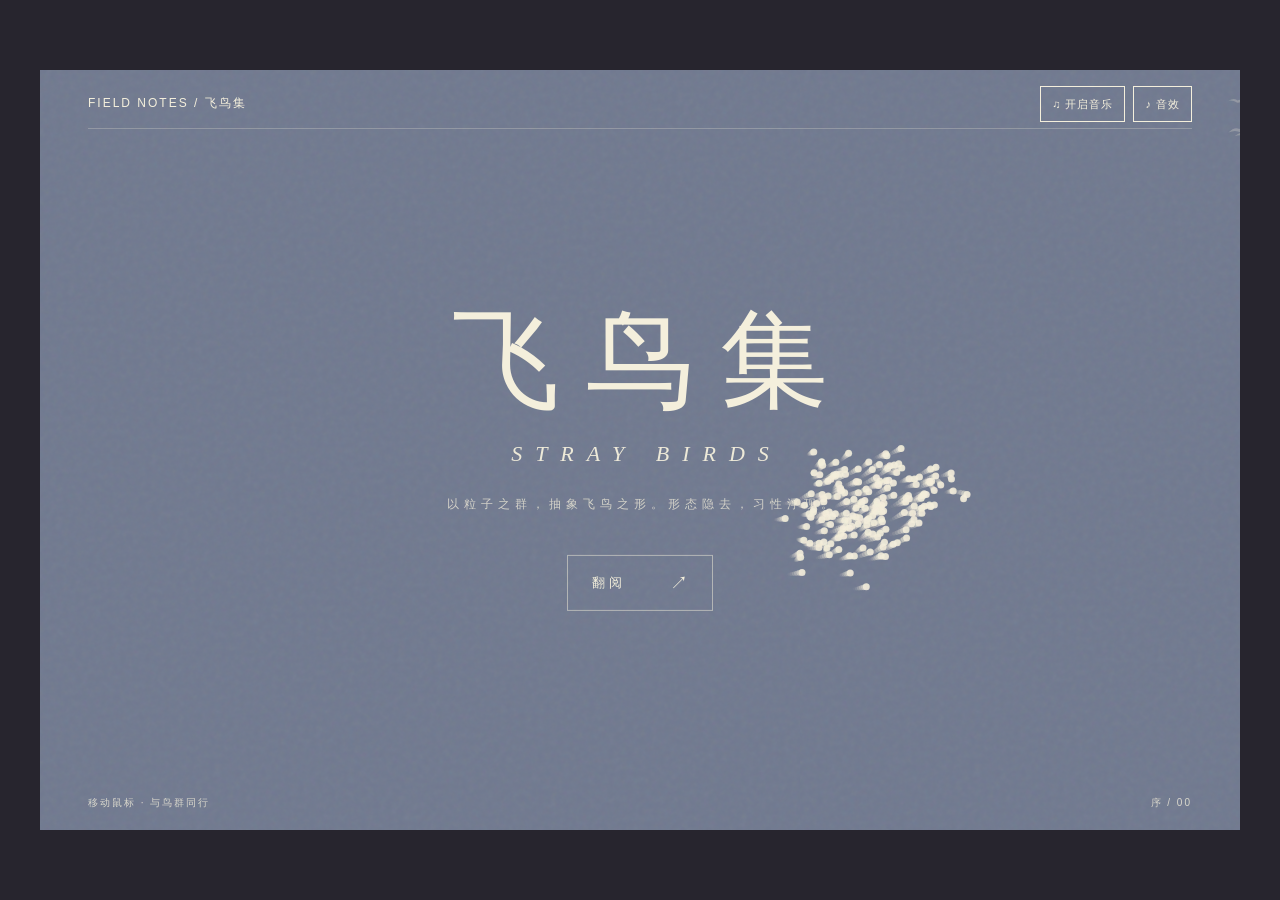
==== index.html @ 09dd5db3 "Make particle speed truly frame-rate independent The tick clamped the frame delta to a minimum of 8m" ====
<!DOCTYPE html>
<!-- saved from url=(0059)https://bird-book-editor-1025.lijiaxuan020128.chatgpt.site/ -->
<html lang="zh-CN"><head>
<meta charset="utf-8">
<style>html.birdBoot,html.birdBoot body{background:#27252e!important}html.birdBoot body>*{visibility:hidden!important}html.birdBoot .birdBootError,html.birdBoot .birdBootError *{visibility:visible!important}.birdBootError{position:fixed;inset:0;display:grid;place-items:center;z-index:2147483647;background:#27252e}.birdBootError button{color:#f4efdc;background:transparent;border:1px solid #77717f;padding:12px 24px}</style>
<script>document.documentElement.classList.add('birdBoot');</script>

<script src="assets/cover-entry.js?v=clickfix3"></script><meta http-equiv="Content-Type" content="text/html; charset=UTF-8"><meta name="viewport" content="width=device-width,initial-scale=1"><title>飞鸟集</title><style>
:root{--corner:0px}*{box-sizing:border-box}body{margin:0;background:#eae9e2;color:#293b34;font:14px Arial,"Microsoft Yahei",sans-serif}button,input,select{font:inherit}button{cursor:pointer;border:1px solid #c9cec6;background:#fffef9;color:#34483c;padding:10px 14px;border-radius:var(--corner)}button:hover{background:#e8eee4}button:disabled{opacity:.4;cursor:default}.primary{background:#334e40;color:white}.top{height:84px;display:flex;align-items:center;justify-content:space-between;padding:0 28px;background:#f9f8f3;border-bottom:1px solid #d4d8ce}.brand{font:25px Georgia,serif;letter-spacing:5px}.sub{font-size:11px;letter-spacing:2px;color:#7d877a;margin-top:7px}.actions{display:flex;gap:8px}.layout{display:grid;grid-template-columns:190px 1fr 265px;min-height:calc(100vh - 84px)}aside{background:#f5f4ee;padding:24px 16px;border-right:1px solid #d4d8ce}aside.right{border-left:1px solid #d4d8ce;border-right:0}h3{font-size:12px;letter-spacing:2px;margin:0 0 18px;color:#7a8578}.pages button{display:block;width:100%;text-align:left;margin:8px 0}.pages .active{border-color:#526c55;background:#e5eade}.pageRow{display:flex;gap:4px;margin-top:14px}.pageRow button{padding:8px}.work{padding:28px;min-width:0}.workhead{display:flex;justify-content:space-between;margin-bottom:20px;color:#778072;font-size:12px}.frame{width:100%;box-shadow:0 12px 36px #25332212;background:#faf9f2;overflow:hidden}.canvas{width:1200px;height:760px;position:relative;transform-origin:top left;background:radial-gradient(ellipse at 80% 10%,#fffefb,#f7f5eb);overflow:hidden}.head{position:absolute;top:48px;left:58px;right:58px;display:flex;justify-content:space-between;border-bottom:1px solid #cbd0c1;padding-bottom:24px;pointer-events:none}.title{font:32px Georgia,serif;letter-spacing:8px}.caption{font-size:12px;letter-spacing:3px;color:#87907f;padding-top:10px}.folio{position:absolute;bottom:28px;width:100%;text-align:center;font:13px Georgia;color:#7d8878;letter-spacing:4px}.empty{position:absolute;inset:240px 120px 180px;text-align:center;color:#919b8b;line-height:2.2}.empty strong{font:27px Georgia,serif;display:block;color:#697c65;margin:20px}.empty svg{width:80px;height:55px;stroke:#8b9a80;fill:none;stroke-width:1.2}.item{position:absolute;touch-action:none;cursor:grab;user-select:none}.item img{width:100%;height:100%;object-fit:contain;pointer-events:none}.tag{display:flex;align-items:center;justify-content:center;background:#e1e5d5;letter-spacing:2px;white-space:nowrap}.chosen{outline:1.5px solid #6f8667;outline-offset:5px}.handle{position:absolute;width:12px;height:12px;background:#496845;border:2px solid #fff;right:-11px;bottom:-11px;cursor:nwse-resize}.nav{display:flex;justify-content:center;align-items:center;gap:24px;margin-top:24px}.hint{font-size:12px;color:#82907e;line-height:1.8;margin-top:20px}.field{display:block;margin:15px 0;color:#6b7968;font-size:12px}.field input,.field select{display:block;width:100%;padding:9px;margin-top:7px;border:1px solid #cdd2c7;border-radius:var(--corner);background:#fffef9;color:#30412f}.grid{display:grid;grid-template-columns:1fr 1fr;gap:10px}.grid .field{margin:6px 0}.wide{width:100%;margin:6px 0}.status{font-size:11px;color:#7b8876;margin-top:14px;line-height:1.6}.preview .layout{grid-template-columns:1fr}.preview aside,.preview .editOnly{display:none}.preview .work{max-width:1400px;width:100%;margin:auto}.preview .item{cursor:pointer}.toast{position:fixed;bottom:28px;left:50%;transform:translateX(-50%);background:#304b3d;color:#fff;padding:12px 22px;border-radius:var(--corner);z-index:20}.hidden{display:none}@media(max-width:950px){.layout{grid-template-columns:145px 1fr}.right{grid-column:1/-1}.top{height:auto;padding:20px;gap:15px;flex-wrap:wrap}.actions{flex-wrap:wrap}.work{padding:16px}}

.frame,.canvas{overflow:visible}.work{position:relative;z-index:1}aside,.top{position:relative;z-index:10}.nav{position:relative;z-index:5}.stylePanel{margin-top:24px;border-top:1px solid #c9cec6;padding-top:20px}.stylePanel summary{cursor:pointer;line-height:1.7;font-weight:bold}.pageText,.pageLine{touch-action:none;user-select:none}.pageText:hover,.pageLine:hover{outline:1px dashed #8b9a80}.preview .pageText:hover,.preview .pageLine:hover{outline:none}.preview .work{max-width:none}.preview .frame{box-shadow:none}.preview .nav{margin-top:55px}.field input[type=color]{height:38px;padding:3px}
</style><link rel="stylesheet" href="assets/dream.css?v=reader2"><link rel="stylesheet" href="assets/sections.css?v=corner1"></head><body class="dream" style="background: rgb(39, 37, 46);"><script>if(new URLSearchParams(location.search).get('read')==='1')document.body.classList.add('preview');</script><header class="top"><div><div class="brand">《飞鸟集》</div><div class="sub">FIELD NOTES</div></div><div class="actions"><button hidden="">返回原目录</button><button>查看灰紫示例</button><button id="mode">预览目录 ↗</button><button id="import" class="editOnly">导入目录</button><button id="export" class="editOnly">导出目录</button><button id="save" class="primary editOnly">保存排版</button></div></header><div class="layout"><aside><h3>目录页面</h3><div id="pages" class="pages"><button class="">01　目录 · 5 只</button><button class="active">02　目录 · 4 只</button><button class="">03　目录 · 0 只</button></div><button id="addPage" class="wide">＋ 新增一页</button><div class="pageRow"><button id="pageUp" title="当前页前移">← 前移</button><button id="deletePage">删除页</button></div><p class="hint">每页都是独立的画布。<br>先编排鸟类，效果链接之后再填。</p><div id="status" class="status">已保存在此浏览器 · 21:04:22</div></aside><main class="work"><div class="workhead"><span id="pageTitle">目录 / 02</span><span class="editOnly">拖动排版 · 选中后调整尺寸</span></div><div class="frame" id="frame" style="height: 742.9px;"><div class="canvas" id="canvas" style="transform: scale(0.9775); background: rgb(118, 112, 142); color: rgb(244, 239, 220); font-family: Georgia, &quot;Songti SC&quot;, SimSun, serif;"><canvas class="ambientParticles" aria-hidden="true" width="1200" height="760"></canvas><div class="item " role="button" tabindex="0" aria-label="大斑啄木鸟" style="left: 803.154px; top: 260.477px; width: 260px; height: 223.976px; z-index: 1; cursor: auto;"><img src="[data-uri]" alt="大斑啄木鸟"></div><div class="item tag" role="button" tabindex="0" aria-label="大斑啄木鸟页码" style="left: 922.276px; top: 487.633px; width: 180px; height: 34px; z-index: 1; font-size: 16px; background: rgb(222, 221, 187); color: rgb(41, 39, 53);">06  大斑啄木鸟</div><div class="item " role="button" tabindex="0" aria-label="白鹡鸰" style="left: 671.117px; top: 463.035px; width: 260px; height: 226.361px; z-index: 1;"><img src="[data-uri]" alt="白鹡鸰"></div><div class="item tag" role="button" tabindex="0" aria-label="白鹡鸰页码" style="left: 757.502px; top: 655.747px; width: 180px; height: 34px; z-index: 1; font-size: 16px; background: rgb(222, 221, 187); color: rgb(41, 39, 53);">08  白鹡鸰</div><div class="item " role="button" tabindex="0" aria-label="普通翠鸟" style="left: 79.5396px; top: 423.188px; width: 260px; height: 226.361px; z-index: 1;"><img src="[data-uri]" alt="普通翠鸟"></div><div class="item tag" role="button" tabindex="0" aria-label="普通翠鸟页码" style="left: 110px; top: 636.361px; width: 180px; height: 34px; z-index: 1; font-size: 16px; background: rgb(222, 221, 187); color: rgb(41, 39, 53);">09  普通翠鸟</div><div class="item " role="button" tabindex="0" aria-label="戴胜" style="left: 429.548px; top: 258.824px; width: 260px; height: 223.925px; z-index: 1; cursor: auto;"><img src="[data-uri]" alt="戴胜"></div><div class="item tag" role="button" tabindex="0" aria-label="戴胜页码" style="left: 447.05px; top: 479.79px; width: 180px; height: 34px; z-index: 1; font-size: 16px; background: rgb(222, 221, 187); color: rgb(41, 39, 53);">10  戴胜</div><div class="pageText" title="拖动调整位置" style="position: absolute; left: 71px; top: 45px; font-size: 112px; color: rgb(244, 239, 220); letter-spacing: 8px; white-space: nowrap; cursor: move;">飞鸟集</div><div class="pageText" title="拖动调整位置" style="position: absolute; left: 77px; top: 186px; font-size: 15px; color: rgb(244, 239, 220); letter-spacing: 3px; white-space: nowrap; cursor: move;">目录</div><div class="pageText" title="拖动调整位置" style="position: absolute; left: 745px; top: 100px; font-size: 11px; color: rgb(221, 215, 203); letter-spacing: 3px; white-space: nowrap; cursor: move;">BIRDS / A COLLECTION OF MOMENTS</div><div class="pageText" title="拖动调整位置" style="position: absolute; left: 550px; top: 725px; font-size: 13px; color: rgb(221, 215, 203); letter-spacing: 3px; white-space: nowrap; cursor: move;">02 / 03</div><div class="grain" style="opacity: 0.08;"></div><div class="dreamNote">一页一栖息，一鸟一世界。<br><span>A FIELD GUIDE TO MOVEMENT</span></div><div class="dreamDeco"><span style="left:57%;top:23%">✧</span><span style="left:89%;top:43%;font-size:24px">✦</span><span style="left:8%;top:84%;font-size:20px">✧</span></div></div></div><div class="nav"><button id="prev">← 上一页</button><span id="counter">2 / 3</span><button id="next">下一页 →</button></div></main><aside class="right"><h3>编排工具</h3><button id="upload" class="primary wide">＋ 上传鸟类贴图</button><p class="hint">支持 PNG、JPG、WebP；推荐透明 PNG，可一次添加多只。</p><div id="inspector"><p class="hint">点击鸟类或页码条，调整它的位置、大小与文字。</p></div><button class="wide">应用灰紫主题到当前目录</button><details id="stylePanel" class="stylePanel"><summary>页面样式 · 色彩 / 字体 / 分割线</summary><div id="styleFields"><p class="hint">样式应用到全部目录页；标题、目录字样、英文、分割线及底部页码都可以直接拖动。</p><label class="field">页面底色<input type="color"></label><label class="field">页面外背景<input type="color"></label><label class="field">主文字颜色<input type="color"></label><label class="field">辅助文字颜色<input type="color"></label><label class="field">统一页码条颜色<input type="color"></label><label class="field">统一页码文字颜色<input type="color"></label><label class="field">标题字号<input type="number"></label><label class="field">“目录”字号<input type="number"></label><label class="field">英文字号<input type="number"></label><label class="field">底部页码字号<input type="number"></label><label class="field">分割线颜色<input type="color"></label><label class="field">分割线粗细<input type="number"></label><label class="field">分割线长度<input type="number"></label><label class="field">分割线横向位置<input type="number"></label><label class="field">分割线纵向位置<input type="number"></label><label class="field">字体<select><option value="serif">宋体 / 衬线</option><option value="sans">黑体 / 无衬线</option></select></label><button class="wide">显示分割线</button><label class="field">颗粒强度（0–20）<input type="number"></label><button class="wide">关闭示例装饰与颗粒</button></div></details><details class="stylePanel"><summary>栏目 · 页面归属 · 背景粒子</summary><div><label class="field">本页所属栏目<select><option value="">不归属</option><option value="index">封面</option><option value="species">涉禽&amp;游禽</option><option value="about">攀禽&amp;鸣禽</option><option value="83912e4c-7d90-4a42-a825-759323d6f541">陆禽&amp;猛禽</option></select></label><p class="hint">底部栏目跳到该栏目第一张目录页；上一页 / 下一页仍按整本目录顺序翻页。</p><div class="sectionSetting"><label class="field">栏目名称<input type="text"></label><button type="button">删除</button></div><div class="sectionSetting"><label class="field">栏目名称<input type="text"></label><button type="button">删除</button></div><div class="sectionSetting"><label class="field">栏目名称<input type="text"></label><button type="button">删除</button></div><div class="sectionSetting"><label class="field">栏目名称<input type="text"></label><button type="button">删除</button></div><button type="button" class="wide">＋ 新增栏目</button><button type="button" class="wide">关闭背景粒子</button><label class="field">粒子速度（0.2–3）<input type="number" min=".2" max="3" step=".1"></label></div></details></aside></div><input type="file" id="images" accept="image/png,image/jpeg,image/webp" multiple="" hidden=""><input type="file" id="json" accept="application/json,.json" hidden=""><script src="assets/app.js?v=preview6"></script><script src="assets/style-editor.js?v=header5"></script><script src="assets/published-book.js?v=book1"></script><script src="assets/dream-seed.js"></script><script src="assets/dream.js?v=7"></script><script src="assets/immersive.js?v=culture10"></script><script src="assets/sections.js?v=perf1"></script><script src="assets/pixel-hit.js?v=rect2"></script>
<script src="assets/extras.js"></script><script src="assets/greenfinch-workbench.js?v=20261108-greenfinch1"></script><script src="assets/swallow-workbench.js?v=swallow1"></script><script src="assets/buzzard-workbench.js?v=buzzard1"></script></body></html>
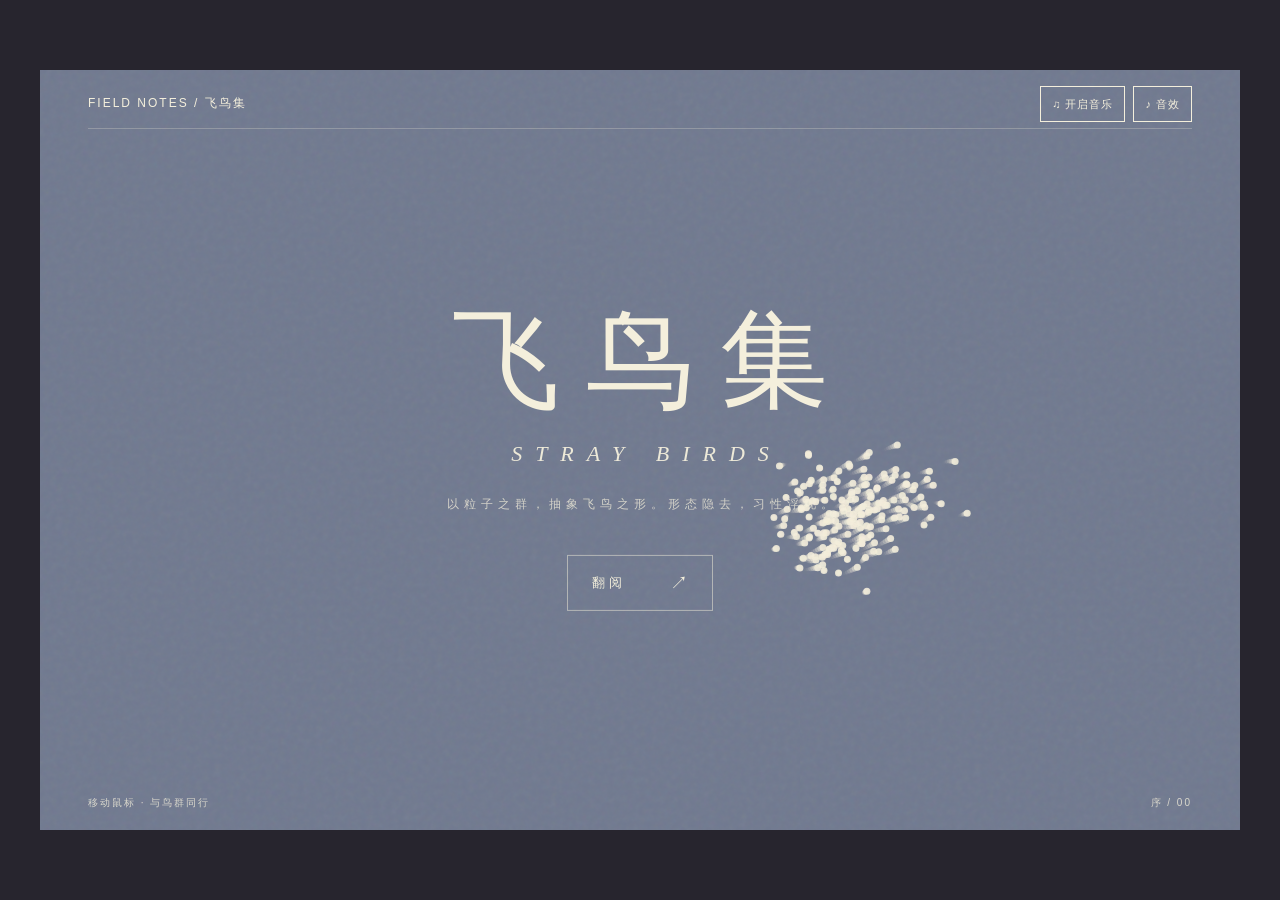
==== commit 615aeb69: "Load updated catalog speed fix on published pages" ====
--- a/index.html
+++ b/index.html
@@ -9,6 +9,6 @@
 :root{--corner:0px}*{box-sizing:border-box}body{margin:0;background:#eae9e2;color:#293b34;font:14px Arial,"Microsoft Yahei",sans-serif}button,input,select{font:inherit}button{cursor:pointer;border:1px solid #c9cec6;background:#fffef9;color:#34483c;padding:10px 14px;border-radius:var(--corner)}button:hover{background:#e8eee4}button:disabled{opacity:.4;cursor:default}.primary{background:#334e40;color:white}.top{height:84px;display:flex;align-items:center;justify-content:space-between;padding:0 28px;background:#f9f8f3;border-bottom:1px solid #d4d8ce}.brand{font:25px Georgia,serif;letter-spacing:5px}.sub{font-size:11px;letter-spacing:2px;color:#7d877a;margin-top:7px}.actions{display:flex;gap:8px}.layout{display:grid;grid-template-columns:190px 1fr 265px;min-height:calc(100vh - 84px)}aside{background:#f5f4ee;padding:24px 16px;border-right:1px solid #d4d8ce}aside.right{border-left:1px solid #d4d8ce;border-right:0}h3{font-size:12px;letter-spacing:2px;margin:0 0 18px;color:#7a8578}.pages button{display:block;width:100%;text-align:left;margin:8px 0}.pages .active{border-color:#526c55;background:#e5eade}.pageRow{display:flex;gap:4px;margin-top:14px}.pageRow button{padding:8px}.work{padding:28px;min-width:0}.workhead{display:flex;justify-content:space-between;margin-bottom:20px;color:#778072;font-size:12px}.frame{width:100%;box-shadow:0 12px 36px #25332212;background:#faf9f2;overflow:hidden}.canvas{width:1200px;height:760px;position:relative;transform-origin:top left;background:radial-gradient(ellipse at 80% 10%,#fffefb,#f7f5eb);overflow:hidden}.head{position:absolute;top:48px;left:58px;right:58px;display:flex;justify-content:space-between;border-bottom:1px solid #cbd0c1;padding-bottom:24px;pointer-events:none}.title{font:32px Georgia,serif;letter-spacing:8px}.caption{font-size:12px;letter-spacing:3px;color:#87907f;padding-top:10px}.folio{position:absolute;bottom:28px;width:100%;text-align:center;font:13px Georgia;color:#7d8878;letter-spacing:4px}.empty{position:absolute;inset:240px 120px 180px;text-align:center;color:#919b8b;line-height:2.2}.empty strong{font:27px Georgia,serif;display:block;color:#697c65;margin:20px}.empty svg{width:80px;height:55px;stroke:#8b9a80;fill:none;stroke-width:1.2}.item{position:absolute;touch-action:none;cursor:grab;user-select:none}.item img{width:100%;height:100%;object-fit:contain;pointer-events:none}.tag{display:flex;align-items:center;justify-content:center;background:#e1e5d5;letter-spacing:2px;white-space:nowrap}.chosen{outline:1.5px solid #6f8667;outline-offset:5px}.handle{position:absolute;width:12px;height:12px;background:#496845;border:2px solid #fff;right:-11px;bottom:-11px;cursor:nwse-resize}.nav{display:flex;justify-content:center;align-items:center;gap:24px;margin-top:24px}.hint{font-size:12px;color:#82907e;line-height:1.8;margin-top:20px}.field{display:block;margin:15px 0;color:#6b7968;font-size:12px}.field input,.field select{display:block;width:100%;padding:9px;margin-top:7px;border:1px solid #cdd2c7;border-radius:var(--corner);background:#fffef9;color:#30412f}.grid{display:grid;grid-template-columns:1fr 1fr;gap:10px}.grid .field{margin:6px 0}.wide{width:100%;margin:6px 0}.status{font-size:11px;color:#7b8876;margin-top:14px;line-height:1.6}.preview .layout{grid-template-columns:1fr}.preview aside,.preview .editOnly{display:none}.preview .work{max-width:1400px;width:100%;margin:auto}.preview .item{cursor:pointer}.toast{position:fixed;bottom:28px;left:50%;transform:translateX(-50%);background:#304b3d;color:#fff;padding:12px 22px;border-radius:var(--corner);z-index:20}.hidden{display:none}@media(max-width:950px){.layout{grid-template-columns:145px 1fr}.right{grid-column:1/-1}.top{height:auto;padding:20px;gap:15px;flex-wrap:wrap}.actions{flex-wrap:wrap}.work{padding:16px}}
 
 .frame,.canvas{overflow:visible}.work{position:relative;z-index:1}aside,.top{position:relative;z-index:10}.nav{position:relative;z-index:5}.stylePanel{margin-top:24px;border-top:1px solid #c9cec6;padding-top:20px}.stylePanel summary{cursor:pointer;line-height:1.7;font-weight:bold}.pageText,.pageLine{touch-action:none;user-select:none}.pageText:hover,.pageLine:hover{outline:1px dashed #8b9a80}.preview .pageText:hover,.preview .pageLine:hover{outline:none}.preview .work{max-width:none}.preview .frame{box-shadow:none}.preview .nav{margin-top:55px}.field input[type=color]{height:38px;padding:3px}
-</style><link rel="stylesheet" href="assets/dream.css?v=reader2"><link rel="stylesheet" href="assets/sections.css?v=corner1"></head><body class="dream" style="background: rgb(39, 37, 46);"><script>if(new URLSearchParams(location.search).get('read')==='1')document.body.classList.add('preview');</script><header class="top"><div><div class="brand">《飞鸟集》</div><div class="sub">FIELD NOTES</div></div><div class="actions"><button hidden="">返回原目录</button><button>查看灰紫示例</button><button id="mode">预览目录 ↗</button><button id="import" class="editOnly">导入目录</button><button id="export" class="editOnly">导出目录</button><button id="save" class="primary editOnly">保存排版</button></div></header><div class="layout"><aside><h3>目录页面</h3><div id="pages" class="pages"><button class="">01　目录 · 5 只</button><button class="active">02　目录 · 4 只</button><button class="">03　目录 · 0 只</button></div><button id="addPage" class="wide">＋ 新增一页</button><div class="pageRow"><button id="pageUp" title="当前页前移">← 前移</button><button id="deletePage">删除页</button></div><p class="hint">每页都是独立的画布。<br>先编排鸟类，效果链接之后再填。</p><div id="status" class="status">已保存在此浏览器 · 21:04:22</div></aside><main class="work"><div class="workhead"><span id="pageTitle">目录 / 02</span><span class="editOnly">拖动排版 · 选中后调整尺寸</span></div><div class="frame" id="frame" style="height: 742.9px;"><div class="canvas" id="canvas" style="transform: scale(0.9775); background: rgb(118, 112, 142); color: rgb(244, 239, 220); font-family: Georgia, &quot;Songti SC&quot;, SimSun, serif;"><canvas class="ambientParticles" aria-hidden="true" width="1200" height="760"></canvas><div class="item " role="button" tabindex="0" aria-label="大斑啄木鸟" style="left: 803.154px; top: 260.477px; width: 260px; height: 223.976px; z-index: 1; cursor: auto;"><img src="[data-uri]" alt="大斑啄木鸟"></div><div class="item tag" role="button" tabindex="0" aria-label="大斑啄木鸟页码" style="left: 922.276px; top: 487.633px; width: 180px; height: 34px; z-index: 1; font-size: 16px; background: rgb(222, 221, 187); color: rgb(41, 39, 53);">06  大斑啄木鸟</div><div class="item " role="button" tabindex="0" aria-label="白鹡鸰" style="left: 671.117px; top: 463.035px; width: 260px; height: 226.361px; z-index: 1;"><img src="[data-uri]" alt="白鹡鸰"></div><div class="item tag" role="button" tabindex="0" aria-label="白鹡鸰页码" style="left: 757.502px; top: 655.747px; width: 180px; height: 34px; z-index: 1; font-size: 16px; background: rgb(222, 221, 187); color: rgb(41, 39, 53);">08  白鹡鸰</div><div class="item " role="button" tabindex="0" aria-label="普通翠鸟" style="left: 79.5396px; top: 423.188px; width: 260px; height: 226.361px; z-index: 1;"><img src="[data-uri]" alt="普通翠鸟"></div><div class="item tag" role="button" tabindex="0" aria-label="普通翠鸟页码" style="left: 110px; top: 636.361px; width: 180px; height: 34px; z-index: 1; font-size: 16px; background: rgb(222, 221, 187); color: rgb(41, 39, 53);">09  普通翠鸟</div><div class="item " role="button" tabindex="0" aria-label="戴胜" style="left: 429.548px; top: 258.824px; width: 260px; height: 223.925px; z-index: 1; cursor: auto;"><img src="[data-uri]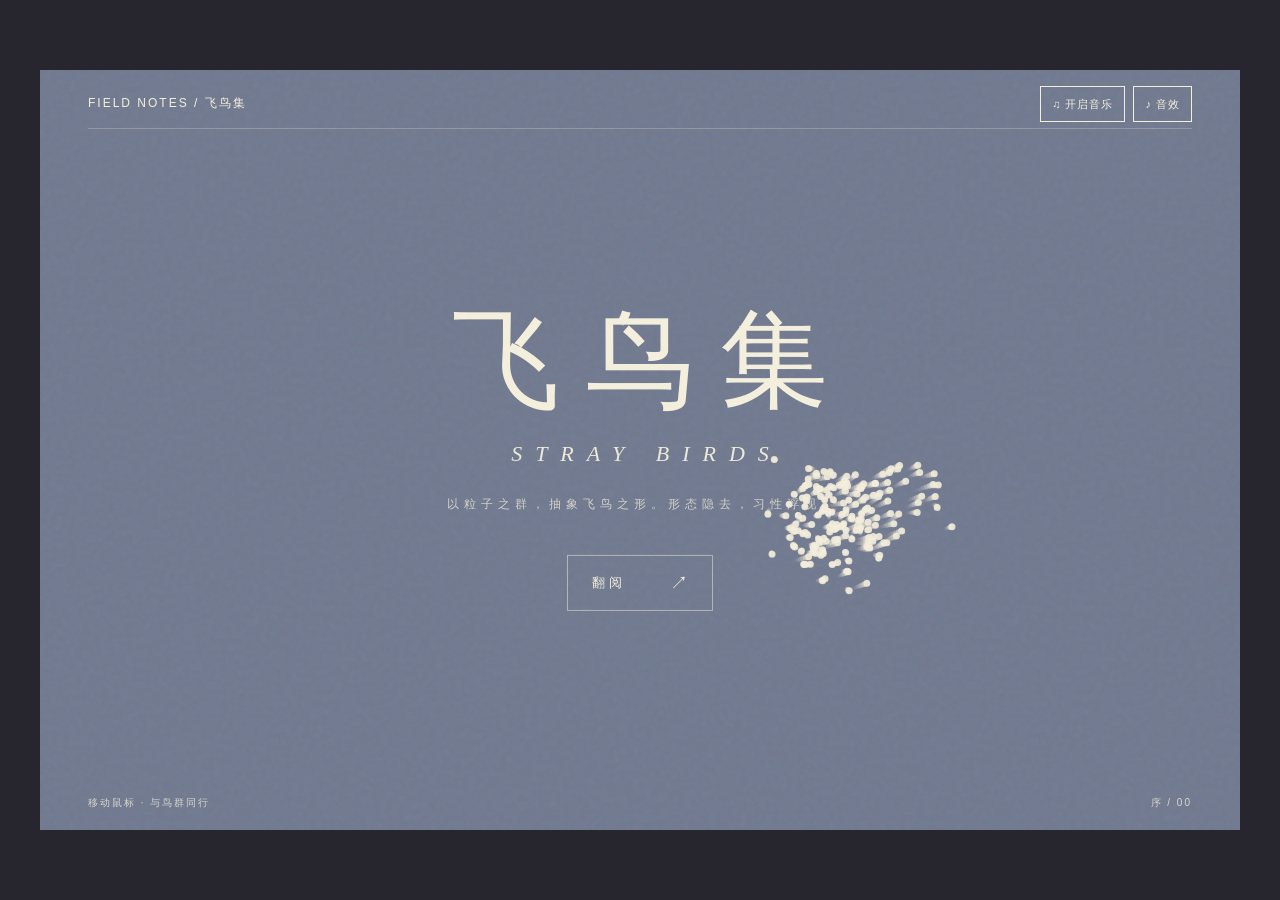
==== commit 3914b459: "Publish restored November 10 catalog particle motion" ====
--- a/index.html
+++ b/index.html
@@ -9,6 +9,6 @@
 :root{--corner:0px}*{box-sizing:border-box}body{margin:0;background:#eae9e2;color:#293b34;font:14px Arial,"Microsoft Yahei",sans-serif}button,input,select{font:inherit}button{cursor:pointer;border:1px solid #c9cec6;background:#fffef9;color:#34483c;padding:10px 14px;border-radius:var(--corner)}button:hover{background:#e8eee4}button:disabled{opacity:.4;cursor:default}.primary{background:#334e40;color:white}.top{height:84px;display:flex;align-items:center;justify-content:space-between;padding:0 28px;background:#f9f8f3;border-bottom:1px solid #d4d8ce}.brand{font:25px Georgia,serif;letter-spacing:5px}.sub{font-size:11px;letter-spacing:2px;color:#7d877a;margin-top:7px}.actions{display:flex;gap:8px}.layout{display:grid;grid-template-columns:190px 1fr 265px;min-height:calc(100vh - 84px)}aside{background:#f5f4ee;padding:24px 16px;border-right:1px solid #d4d8ce}aside.right{border-left:1px solid #d4d8ce;border-right:0}h3{font-size:12px;letter-spacing:2px;margin:0 0 18px;color:#7a8578}.pages button{display:block;width:100%;text-align:left;margin:8px 0}.pages .active{border-color:#526c55;background:#e5eade}.pageRow{display:flex;gap:4px;margin-top:14px}.pageRow button{padding:8px}.work{padding:28px;min-width:0}.workhead{display:flex;justify-content:space-between;margin-bottom:20px;color:#778072;font-size:12px}.frame{width:100%;box-shadow:0 12px 36px #25332212;background:#faf9f2;overflow:hidden}.canvas{width:1200px;height:760px;position:relative;transform-origin:top left;background:radial-gradient(ellipse at 80% 10%,#fffefb,#f7f5eb);overflow:hidden}.head{position:absolute;top:48px;left:58px;right:58px;display:flex;justify-content:space-between;border-bottom:1px solid #cbd0c1;padding-bottom:24px;pointer-events:none}.title{font:32px Georgia,serif;letter-spacing:8px}.caption{font-size:12px;letter-spacing:3px;color:#87907f;padding-top:10px}.folio{position:absolute;bottom:28px;width:100%;text-align:center;font:13px Georgia;color:#7d8878;letter-spacing:4px}.empty{position:absolute;inset:240px 120px 180px;text-align:center;color:#919b8b;line-height:2.2}.empty strong{font:27px Georgia,serif;display:block;color:#697c65;margin:20px}.empty svg{width:80px;height:55px;stroke:#8b9a80;fill:none;stroke-width:1.2}.item{position:absolute;touch-action:none;cursor:grab;user-select:none}.item img{width:100%;height:100%;object-fit:contain;pointer-events:none}.tag{display:flex;align-items:center;justify-content:center;background:#e1e5d5;letter-spacing:2px;white-space:nowrap}.chosen{outline:1.5px solid #6f8667;outline-offset:5px}.handle{position:absolute;width:12px;height:12px;background:#496845;border:2px solid #fff;right:-11px;bottom:-11px;cursor:nwse-resize}.nav{display:flex;justify-content:center;align-items:center;gap:24px;margin-top:24px}.hint{font-size:12px;color:#82907e;line-height:1.8;margin-top:20px}.field{display:block;margin:15px 0;color:#6b7968;font-size:12px}.field input,.field select{display:block;width:100%;padding:9px;margin-top:7px;border:1px solid #cdd2c7;border-radius:var(--corner);background:#fffef9;color:#30412f}.grid{display:grid;grid-template-columns:1fr 1fr;gap:10px}.grid .field{margin:6px 0}.wide{width:100%;margin:6px 0}.status{font-size:11px;color:#7b8876;margin-top:14px;line-height:1.6}.preview .layout{grid-template-columns:1fr}.preview aside,.preview .editOnly{display:none}.preview .work{max-width:1400px;width:100%;margin:auto}.preview .item{cursor:pointer}.toast{position:fixed;bottom:28px;left:50%;transform:translateX(-50%);background:#304b3d;color:#fff;padding:12px 22px;border-radius:var(--corner);z-index:20}.hidden{display:none}@media(max-width:950px){.layout{grid-template-columns:145px 1fr}.right{grid-column:1/-1}.top{height:auto;padding:20px;gap:15px;flex-wrap:wrap}.actions{flex-wrap:wrap}.work{padding:16px}}
 
 .frame,.canvas{overflow:visible}.work{position:relative;z-index:1}aside,.top{position:relative;z-index:10}.nav{position:relative;z-index:5}.stylePanel{margin-top:24px;border-top:1px solid #c9cec6;padding-top:20px}.stylePanel summary{cursor:pointer;line-height:1.7;font-weight:bold}.pageText,.pageLine{touch-action:none;user-select:none}.pageText:hover,.pageLine:hover{outline:1px dashed #8b9a80}.preview .pageText:hover,.preview .pageLine:hover{outline:none}.preview .work{max-width:none}.preview .frame{box-shadow:none}.preview .nav{margin-top:55px}.field input[type=color]{height:38px;padding:3px}
-</style><link rel="stylesheet" href="assets/dream.css?v=reader2"><link rel="stylesheet" href="assets/sections.css?v=corner1"></head><body class="dream" style="background: rgb(39, 37, 46);"><script>if(new URLSearchParams(location.search).get('read')==='1')document.body.classList.add('preview');</script><header class="top"><div><div class="brand">《飞鸟集》</div><div class="sub">FIELD NOTES</div></div><div class="actions"><button hidden="">返回原目录</button><button>查看灰紫示例</button><button id="mode">预览目录 ↗</button><button id="import" class="editOnly">导入目录</button><button id="export" class="editOnly">导出目录</button><button id="save" class="primary editOnly">保存排版</button></div></header><div class="layout"><aside><h3>目录页面</h3><div id="pages" class="pages"><button class="">01　目录 · 5 只</button><button class="active">02　目录 · 4 只</button><button class="">03　目录 · 0 只</button></div><button id="addPage" class="wide">＋ 新增一页</button><div class="pageRow"><button id="pageUp" title="当前页前移">← 前移</button><button id="deletePage">删除页</button></div><p class="hint">每页都是独立的画布。<br>先编排鸟类，效果链接之后再填。</p><div id="status" class="status">已保存在此浏览器 · 21:04:22</div></aside><main class="work"><div class="workhead"><span id="pageTitle">目录 / 02</span><span class="editOnly">拖动排版 · 选中后调整尺寸</span></div><div class="frame" id="frame" style="height: 742.9px;"><div class="canvas" id="canvas" style="transform: scale(0.9775); background: rgb(118, 112, 142); color: rgb(244, 239, 220); font-family: Georgia, &quot;Songti SC&quot;, SimSun, serif;"><canvas class="ambientParticles" aria-hidden="true" width="1200" height="760"></canvas><div class="item " role="button" tabindex="0" aria-label="大斑啄木鸟" style="left: 803.154px; top: 260.477px; width: 260px; height: 223.976px; z-index: 1; cursor: auto;"><img src="[data-uri]" alt="大斑啄木鸟"></div><div class="item tag" role="button" tabindex="0" aria-label="大斑啄木鸟页码" style="left: 922.276px; top: 487.633px; width: 180px; height: 34px; z-index: 1; font-size: 16px; background: rgb(222, 221, 187); color: rgb(41, 39, 53);">06  大斑啄木鸟</div><div class="item " role="button" tabindex="0" aria-label="白鹡鸰" style="left: 671.117px; top: 463.035px; width: 260px; height: 226.361px; z-index: 1;"><img src="[data-uri]" alt="白鹡鸰"></div><div class="item tag" role="button" tabindex="0" aria-label="白鹡鸰页码" style="left: 757.502px; top: 655.747px; width: 180px; height: 34px; z-index: 1; font-size: 16px; background: rgb(222, 221, 187); color: rgb(41, 39, 53);">08  白鹡鸰</div><div class="item " role="button" tabindex="0" aria-label="普通翠鸟" style="left: 79.5396px; top: 423.188px; width: 260px; height: 226.361px; z-index: 1;"><img src="[data-uri]" alt="普通翠鸟"></div><div class="item tag" role="button" tabindex="0" aria-label="普通翠鸟页码" style="left: 110px; top: 636.361px; width: 180px; height: 34px; z-index: 1; font-size: 16px; background: rgb(222, 221, 187); color: rgb(41, 39, 53);">09  普通翠鸟</div><div class="item " role="button" tabindex="0" aria-label="戴胜" style="left: 429.548px; top: 258.824px; width: 260px; height: 223.925px; z-index: 1; cursor: auto;"><img src="[data-uri]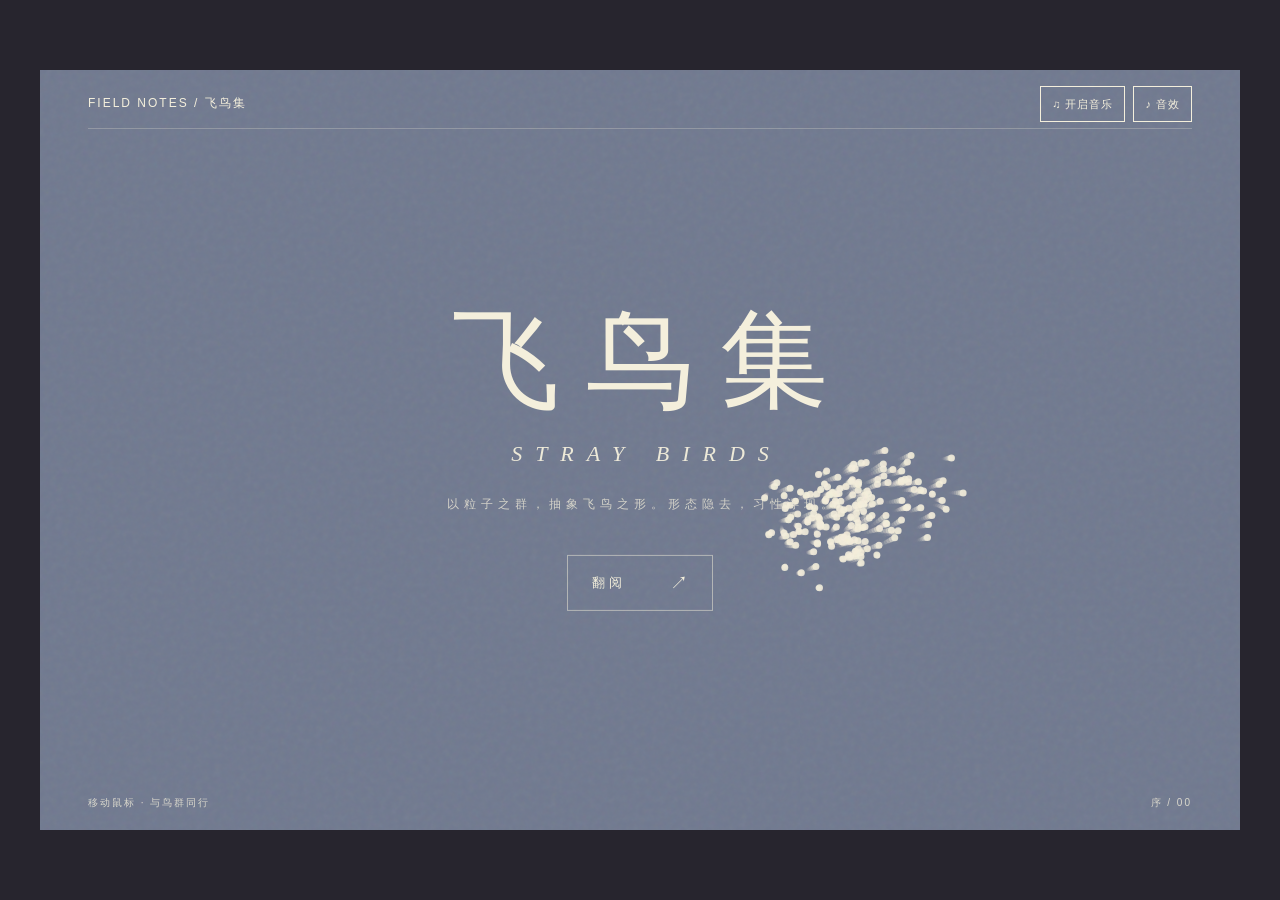
==== commit e22e04c3: "Publish November 8 catalog particle restoration" ====
--- a/index.html
+++ b/index.html
@@ -9,6 +9,6 @@
 :root{--corner:0px}*{box-sizing:border-box}body{margin:0;background:#eae9e2;color:#293b34;font:14px Arial,"Microsoft Yahei",sans-serif}button,input,select{font:inherit}button{cursor:pointer;border:1px solid #c9cec6;background:#fffef9;color:#34483c;padding:10px 14px;border-radius:var(--corner)}button:hover{background:#e8eee4}button:disabled{opacity:.4;cursor:default}.primary{background:#334e40;color:white}.top{height:84px;display:flex;align-items:center;justify-content:space-between;padding:0 28px;background:#f9f8f3;border-bottom:1px solid #d4d8ce}.brand{font:25px Georgia,serif;letter-spacing:5px}.sub{font-size:11px;letter-spacing:2px;color:#7d877a;margin-top:7px}.actions{display:flex;gap:8px}.layout{display:grid;grid-template-columns:190px 1fr 265px;min-height:calc(100vh - 84px)}aside{background:#f5f4ee;padding:24px 16px;border-right:1px solid #d4d8ce}aside.right{border-left:1px solid #d4d8ce;border-right:0}h3{font-size:12px;letter-spacing:2px;margin:0 0 18px;color:#7a8578}.pages button{display:block;width:100%;text-align:left;margin:8px 0}.pages .active{border-color:#526c55;background:#e5eade}.pageRow{display:flex;gap:4px;margin-top:14px}.pageRow button{padding:8px}.work{padding:28px;min-width:0}.workhead{display:flex;justify-content:space-between;margin-bottom:20px;color:#778072;font-size:12px}.frame{width:100%;box-shadow:0 12px 36px #25332212;background:#faf9f2;overflow:hidden}.canvas{width:1200px;height:760px;position:relative;transform-origin:top left;background:radial-gradient(ellipse at 80% 10%,#fffefb,#f7f5eb);overflow:hidden}.head{position:absolute;top:48px;left:58px;right:58px;display:flex;justify-content:space-between;border-bottom:1px solid #cbd0c1;padding-bottom:24px;pointer-events:none}.title{font:32px Georgia,serif;letter-spacing:8px}.caption{font-size:12px;letter-spacing:3px;color:#87907f;padding-top:10px}.folio{position:absolute;bottom:28px;width:100%;text-align:center;font:13px Georgia;color:#7d8878;letter-spacing:4px}.empty{position:absolute;inset:240px 120px 180px;text-align:center;color:#919b8b;line-height:2.2}.empty strong{font:27px Georgia,serif;display:block;color:#697c65;margin:20px}.empty svg{width:80px;height:55px;stroke:#8b9a80;fill:none;stroke-width:1.2}.item{position:absolute;touch-action:none;cursor:grab;user-select:none}.item img{width:100%;height:100%;object-fit:contain;pointer-events:none}.tag{display:flex;align-items:center;justify-content:center;background:#e1e5d5;letter-spacing:2px;white-space:nowrap}.chosen{outline:1.5px solid #6f8667;outline-offset:5px}.handle{position:absolute;width:12px;height:12px;background:#496845;border:2px solid #fff;right:-11px;bottom:-11px;cursor:nwse-resize}.nav{display:flex;justify-content:center;align-items:center;gap:24px;margin-top:24px}.hint{font-size:12px;color:#82907e;line-height:1.8;margin-top:20px}.field{display:block;margin:15px 0;color:#6b7968;font-size:12px}.field input,.field select{display:block;width:100%;padding:9px;margin-top:7px;border:1px solid #cdd2c7;border-radius:var(--corner);background:#fffef9;color:#30412f}.grid{display:grid;grid-template-columns:1fr 1fr;gap:10px}.grid .field{margin:6px 0}.wide{width:100%;margin:6px 0}.status{font-size:11px;color:#7b8876;margin-top:14px;line-height:1.6}.preview .layout{grid-template-columns:1fr}.preview aside,.preview .editOnly{display:none}.preview .work{max-width:1400px;width:100%;margin:auto}.preview .item{cursor:pointer}.toast{position:fixed;bottom:28px;left:50%;transform:translateX(-50%);background:#304b3d;color:#fff;padding:12px 22px;border-radius:var(--corner);z-index:20}.hidden{display:none}@media(max-width:950px){.layout{grid-template-columns:145px 1fr}.right{grid-column:1/-1}.top{height:auto;padding:20px;gap:15px;flex-wrap:wrap}.actions{flex-wrap:wrap}.work{padding:16px}}
 
 .frame,.canvas{overflow:visible}.work{position:relative;z-index:1}aside,.top{position:relative;z-index:10}.nav{position:relative;z-index:5}.stylePanel{margin-top:24px;border-top:1px solid #c9cec6;padding-top:20px}.stylePanel summary{cursor:pointer;line-height:1.7;font-weight:bold}.pageText,.pageLine{touch-action:none;user-select:none}.pageText:hover,.pageLine:hover{outline:1px dashed #8b9a80}.preview .pageText:hover,.preview .pageLine:hover{outline:none}.preview .work{max-width:none}.preview .frame{box-shadow:none}.preview .nav{margin-top:55px}.field input[type=color]{height:38px;padding:3px}
-</style><link rel="stylesheet" href="assets/dream.css?v=reader2"><link rel="stylesheet" href="assets/sections.css?v=corner1"></head><body class="dream" style="background: rgb(39, 37, 46);"><script>if(new URLSearchParams(location.search).get('read')==='1')document.body.classList.add('preview');</script><header class="top"><div><div class="brand">《飞鸟集》</div><div class="sub">FIELD NOTES</div></div><div class="actions"><button hidden="">返回原目录</button><button>查看灰紫示例</button><button id="mode">预览目录 ↗</button><button id="import" class="editOnly">导入目录</button><button id="export" class="editOnly">导出目录</button><button id="save" class="primary editOnly">保存排版</button></div></header><div class="layout"><aside><h3>目录页面</h3><div id="pages" class="pages"><button class="">01　目录 · 5 只</button><button class="active">02　目录 · 4 只</button><button class="">03　目录 · 0 只</button></div><button id="addPage" class="wide">＋ 新增一页</button><div class="pageRow"><button id="pageUp" title="当前页前移">← 前移</button><button id="deletePage">删除页</button></div><p class="hint">每页都是独立的画布。<br>先编排鸟类，效果链接之后再填。</p><div id="status" class="status">已保存在此浏览器 · 21:04:22</div></aside><main class="work"><div class="workhead"><span id="pageTitle">目录 / 02</span><span class="editOnly">拖动排版 · 选中后调整尺寸</span></div><div class="frame" id="frame" style="height: 742.9px;"><div class="canvas" id="canvas" style="transform: scale(0.9775); background: rgb(118, 112, 142); color: rgb(244, 239, 220); font-family: Georgia, &quot;Songti SC&quot;, SimSun, serif;"><canvas class="ambientParticles" aria-hidden="true" width="1200" height="760"></canvas><div class="item " role="button" tabindex="0" aria-label="大斑啄木鸟" style="left: 803.154px; top: 260.477px; width: 260px; height: 223.976px; z-index: 1; cursor: auto;"><img src="[data-uri]" alt="大斑啄木鸟"></div><div class="item tag" role="button" tabindex="0" aria-label="大斑啄木鸟页码" style="left: 922.276px; top: 487.633px; width: 180px; height: 34px; z-index: 1; font-size: 16px; background: rgb(222, 221, 187); color: rgb(41, 39, 53);">06  大斑啄木鸟</div><div class="item " role="button" tabindex="0" aria-label="白鹡鸰" style="left: 671.117px; top: 463.035px; width: 260px; height: 226.361px; z-index: 1;"><img src="[data-uri]" alt="白鹡鸰"></div><div class="item tag" role="button" tabindex="0" aria-label="白鹡鸰页码" style="left: 757.502px; top: 655.747px; width: 180px; height: 34px; z-index: 1; font-size: 16px; background: rgb(222, 221, 187); color: rgb(41, 39, 53);">08  白鹡鸰</div><div class="item " role="button" tabindex="0" aria-label="普通翠鸟" style="left: 79.5396px; top: 423.188px; width: 260px; height: 226.361px; z-index: 1;"><img src="[data-uri]" alt="普通翠鸟"></div><div class="item tag" role="button" tabindex="0" aria-label="普通翠鸟页码" style="left: 110px; top: 636.361px; width: 180px; height: 34px; z-index: 1; font-size: 16px; background: rgb(222, 221, 187); color: rgb(41, 39, 53);">09  普通翠鸟</div><div class="item " role="button" tabindex="0" aria-label="戴胜" style="left: 429.548px; top: 258.824px; width: 260px; height: 223.925px; z-index: 1; cursor: auto;"><img src="[data-uri]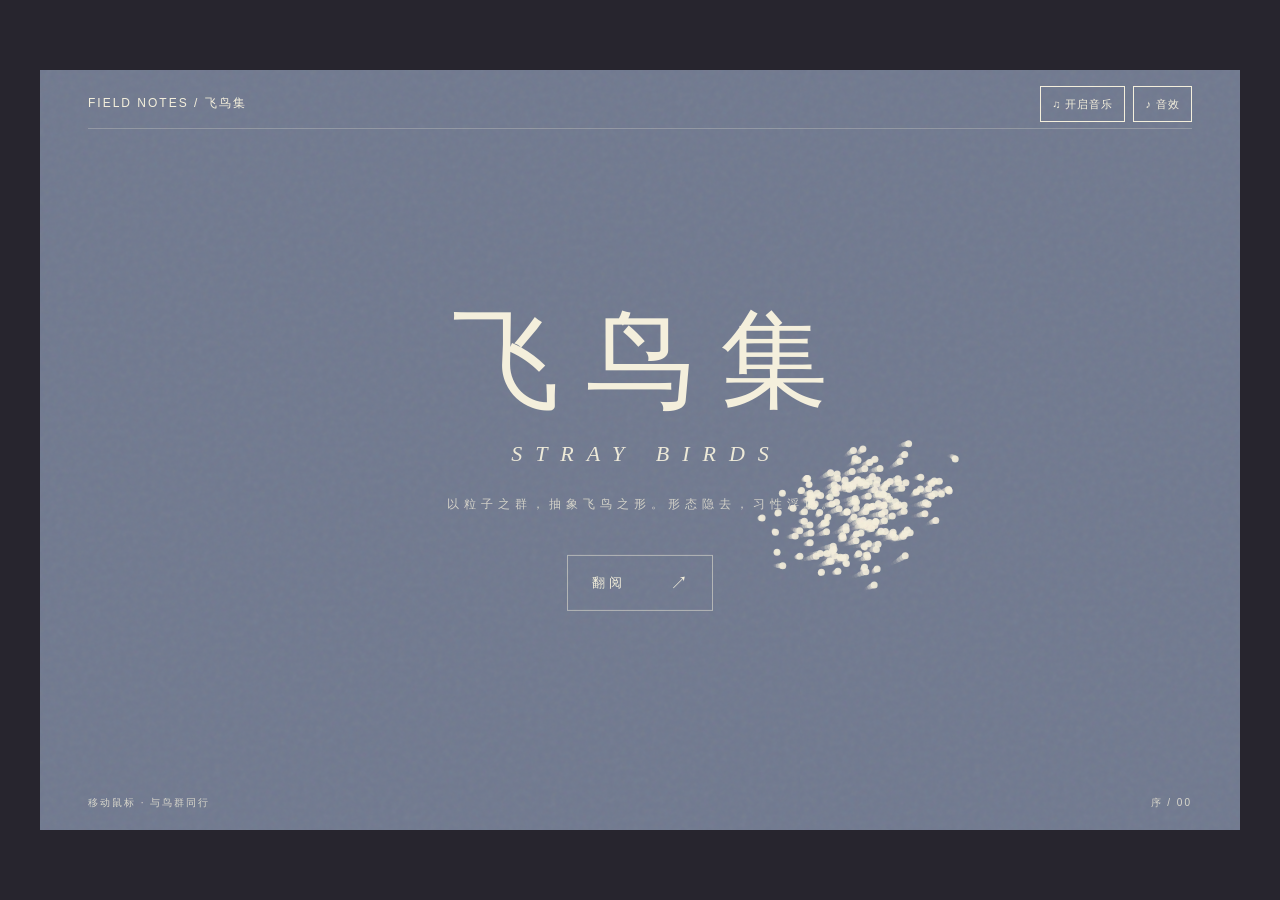
==== commit 4ef1b14a: "Publish catalog particle 15 percent speed increase" ====
--- a/index.html
+++ b/index.html
@@ -9,6 +9,6 @@
 :root{--corner:0px}*{box-sizing:border-box}body{margin:0;background:#eae9e2;color:#293b34;font:14px Arial,"Microsoft Yahei",sans-serif}button,input,select{font:inherit}button{cursor:pointer;border:1px solid #c9cec6;background:#fffef9;color:#34483c;padding:10px 14px;border-radius:var(--corner)}button:hover{background:#e8eee4}button:disabled{opacity:.4;cursor:default}.primary{background:#334e40;color:white}.top{height:84px;display:flex;align-items:center;justify-content:space-between;padding:0 28px;background:#f9f8f3;border-bottom:1px solid #d4d8ce}.brand{font:25px Georgia,serif;letter-spacing:5px}.sub{font-size:11px;letter-spacing:2px;color:#7d877a;margin-top:7px}.actions{display:flex;gap:8px}.layout{display:grid;grid-template-columns:190px 1fr 265px;min-height:calc(100vh - 84px)}aside{background:#f5f4ee;padding:24px 16px;border-right:1px solid #d4d8ce}aside.right{border-left:1px solid #d4d8ce;border-right:0}h3{font-size:12px;letter-spacing:2px;margin:0 0 18px;color:#7a8578}.pages button{display:block;width:100%;text-align:left;margin:8px 0}.pages .active{border-color:#526c55;background:#e5eade}.pageRow{display:flex;gap:4px;margin-top:14px}.pageRow button{padding:8px}.work{padding:28px;min-width:0}.workhead{display:flex;justify-content:space-between;margin-bottom:20px;color:#778072;font-size:12px}.frame{width:100%;box-shadow:0 12px 36px #25332212;background:#faf9f2;overflow:hidden}.canvas{width:1200px;height:760px;position:relative;transform-origin:top left;background:radial-gradient(ellipse at 80% 10%,#fffefb,#f7f5eb);overflow:hidden}.head{position:absolute;top:48px;left:58px;right:58px;display:flex;justify-content:space-between;border-bottom:1px solid #cbd0c1;padding-bottom:24px;pointer-events:none}.title{font:32px Georgia,serif;letter-spacing:8px}.caption{font-size:12px;letter-spacing:3px;color:#87907f;padding-top:10px}.folio{position:absolute;bottom:28px;width:100%;text-align:center;font:13px Georgia;color:#7d8878;letter-spacing:4px}.empty{position:absolute;inset:240px 120px 180px;text-align:center;color:#919b8b;line-height:2.2}.empty strong{font:27px Georgia,serif;display:block;color:#697c65;margin:20px}.empty svg{width:80px;height:55px;stroke:#8b9a80;fill:none;stroke-width:1.2}.item{position:absolute;touch-action:none;cursor:grab;user-select:none}.item img{width:100%;height:100%;object-fit:contain;pointer-events:none}.tag{display:flex;align-items:center;justify-content:center;background:#e1e5d5;letter-spacing:2px;white-space:nowrap}.chosen{outline:1.5px solid #6f8667;outline-offset:5px}.handle{position:absolute;width:12px;height:12px;background:#496845;border:2px solid #fff;right:-11px;bottom:-11px;cursor:nwse-resize}.nav{display:flex;justify-content:center;align-items:center;gap:24px;margin-top:24px}.hint{font-size:12px;color:#82907e;line-height:1.8;margin-top:20px}.field{display:block;margin:15px 0;color:#6b7968;font-size:12px}.field input,.field select{display:block;width:100%;padding:9px;margin-top:7px;border:1px solid #cdd2c7;border-radius:var(--corner);background:#fffef9;color:#30412f}.grid{display:grid;grid-template-columns:1fr 1fr;gap:10px}.grid .field{margin:6px 0}.wide{width:100%;margin:6px 0}.status{font-size:11px;color:#7b8876;margin-top:14px;line-height:1.6}.preview .layout{grid-template-columns:1fr}.preview aside,.preview .editOnly{display:none}.preview .work{max-width:1400px;width:100%;margin:auto}.preview .item{cursor:pointer}.toast{position:fixed;bottom:28px;left:50%;transform:translateX(-50%);background:#304b3d;color:#fff;padding:12px 22px;border-radius:var(--corner);z-index:20}.hidden{display:none}@media(max-width:950px){.layout{grid-template-columns:145px 1fr}.right{grid-column:1/-1}.top{height:auto;padding:20px;gap:15px;flex-wrap:wrap}.actions{flex-wrap:wrap}.work{padding:16px}}
 
 .frame,.canvas{overflow:visible}.work{position:relative;z-index:1}aside,.top{position:relative;z-index:10}.nav{position:relative;z-index:5}.stylePanel{margin-top:24px;border-top:1px solid #c9cec6;padding-top:20px}.stylePanel summary{cursor:pointer;line-height:1.7;font-weight:bold}.pageText,.pageLine{touch-action:none;user-select:none}.pageText:hover,.pageLine:hover{outline:1px dashed #8b9a80}.preview .pageText:hover,.preview .pageLine:hover{outline:none}.preview .work{max-width:none}.preview .frame{box-shadow:none}.preview .nav{margin-top:55px}.field input[type=color]{height:38px;padding:3px}
-</style><link rel="stylesheet" href="assets/dream.css?v=reader2"><link rel="stylesheet" href="assets/sections.css?v=corner1"></head><body class="dream" style="background: rgb(39, 37, 46);"><script>if(new URLSearchParams(location.search).get('read')==='1')document.body.classList.add('preview');</script><header class="top"><div><div class="brand">《飞鸟集》</div><div class="sub">FIELD NOTES</div></div><div class="actions"><button hidden="">返回原目录</button><button>查看灰紫示例</button><button id="mode">预览目录 ↗</button><button id="import" class="editOnly">导入目录</button><button id="export" class="editOnly">导出目录</button><button id="save" class="primary editOnly">保存排版</button></div></header><div class="layout"><aside><h3>目录页面</h3><div id="pages" class="pages"><button class="">01　目录 · 5 只</button><button class="active">02　目录 · 4 只</button><button class="">03　目录 · 0 只</button></div><button id="addPage" class="wide">＋ 新增一页</button><div class="pageRow"><button id="pageUp" title="当前页前移">← 前移</button><button id="deletePage">删除页</button></div><p class="hint">每页都是独立的画布。<br>先编排鸟类，效果链接之后再填。</p><div id="status" class="status">已保存在此浏览器 · 21:04:22</div></aside><main class="work"><div class="workhead"><span id="pageTitle">目录 / 02</span><span class="editOnly">拖动排版 · 选中后调整尺寸</span></div><div class="frame" id="frame" style="height: 742.9px;"><div class="canvas" id="canvas" style="transform: scale(0.9775); background: rgb(118, 112, 142); color: rgb(244, 239, 220); font-family: Georgia, &quot;Songti SC&quot;, SimSun, serif;"><canvas class="ambientParticles" aria-hidden="true" width="1200" height="760"></canvas><div class="item " role="button" tabindex="0" aria-label="大斑啄木鸟" style="left: 803.154px; top: 260.477px; width: 260px; height: 223.976px; z-index: 1; cursor: auto;"><img src="[data-uri]" alt="大斑啄木鸟"></div><div class="item tag" role="button" tabindex="0" aria-label="大斑啄木鸟页码" style="left: 922.276px; top: 487.633px; width: 180px; height: 34px; z-index: 1; font-size: 16px; background: rgb(222, 221, 187); color: rgb(41, 39, 53);">06  大斑啄木鸟</div><div class="item " role="button" tabindex="0" aria-label="白鹡鸰" style="left: 671.117px; top: 463.035px; width: 260px; height: 226.361px; z-index: 1;"><img src="[data-uri]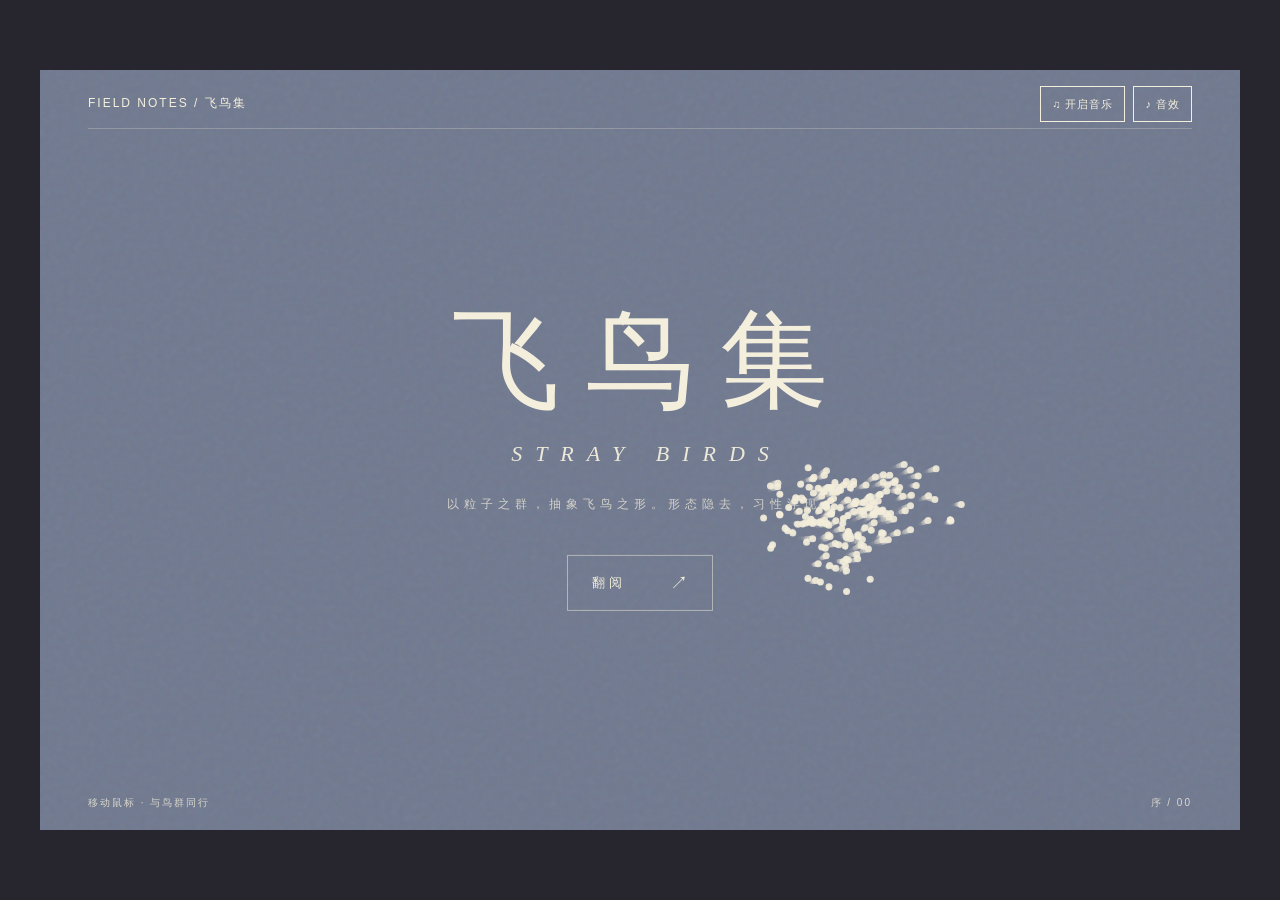
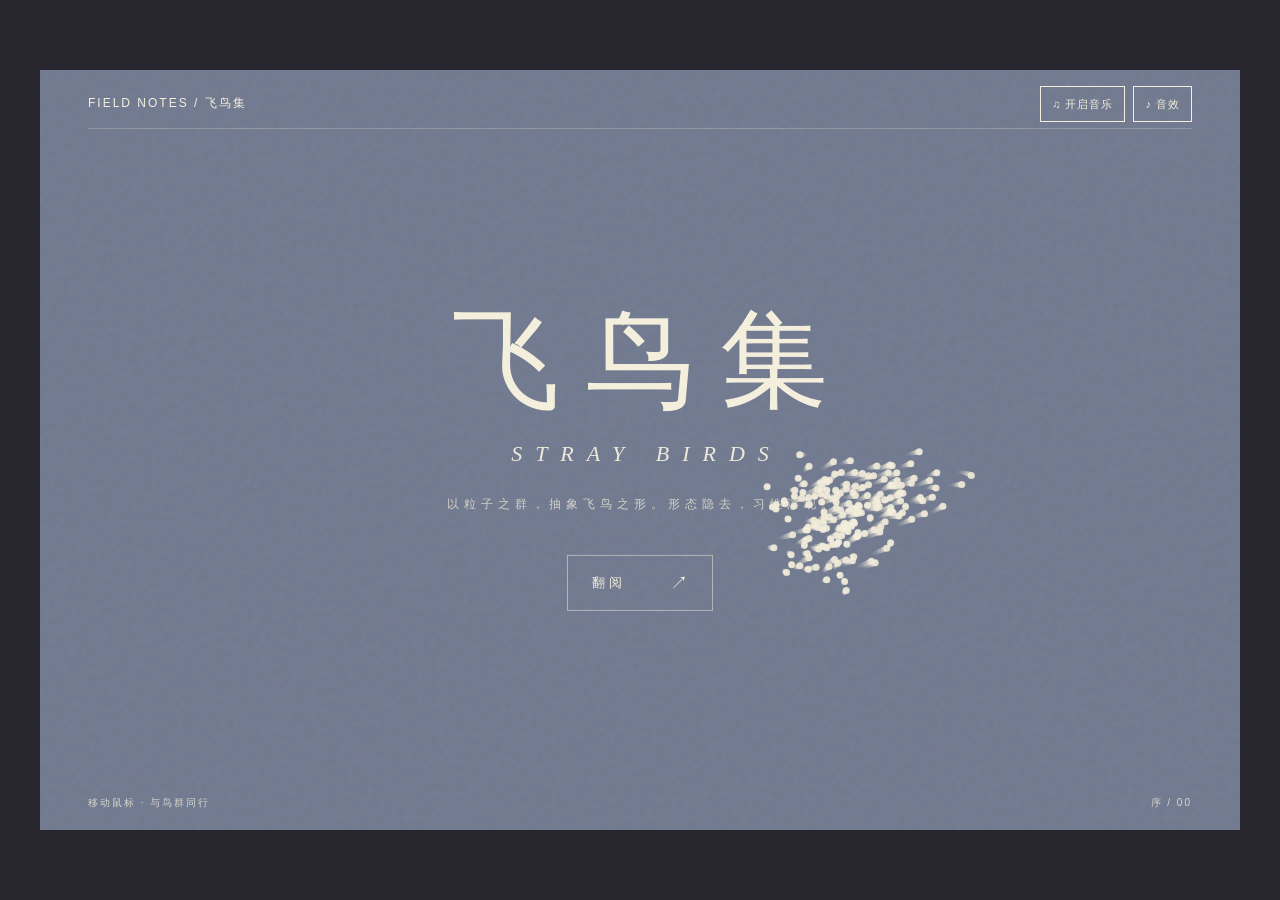
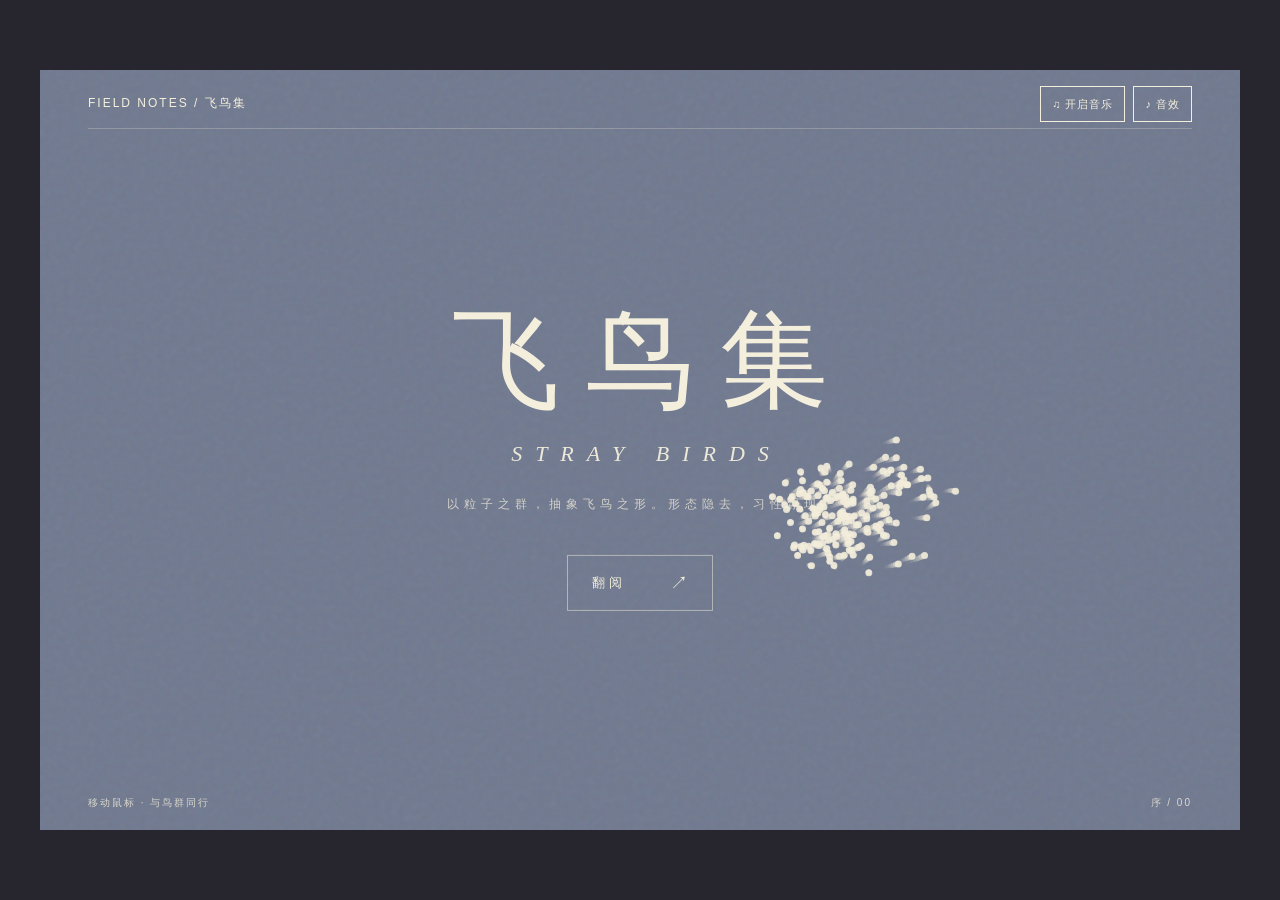
